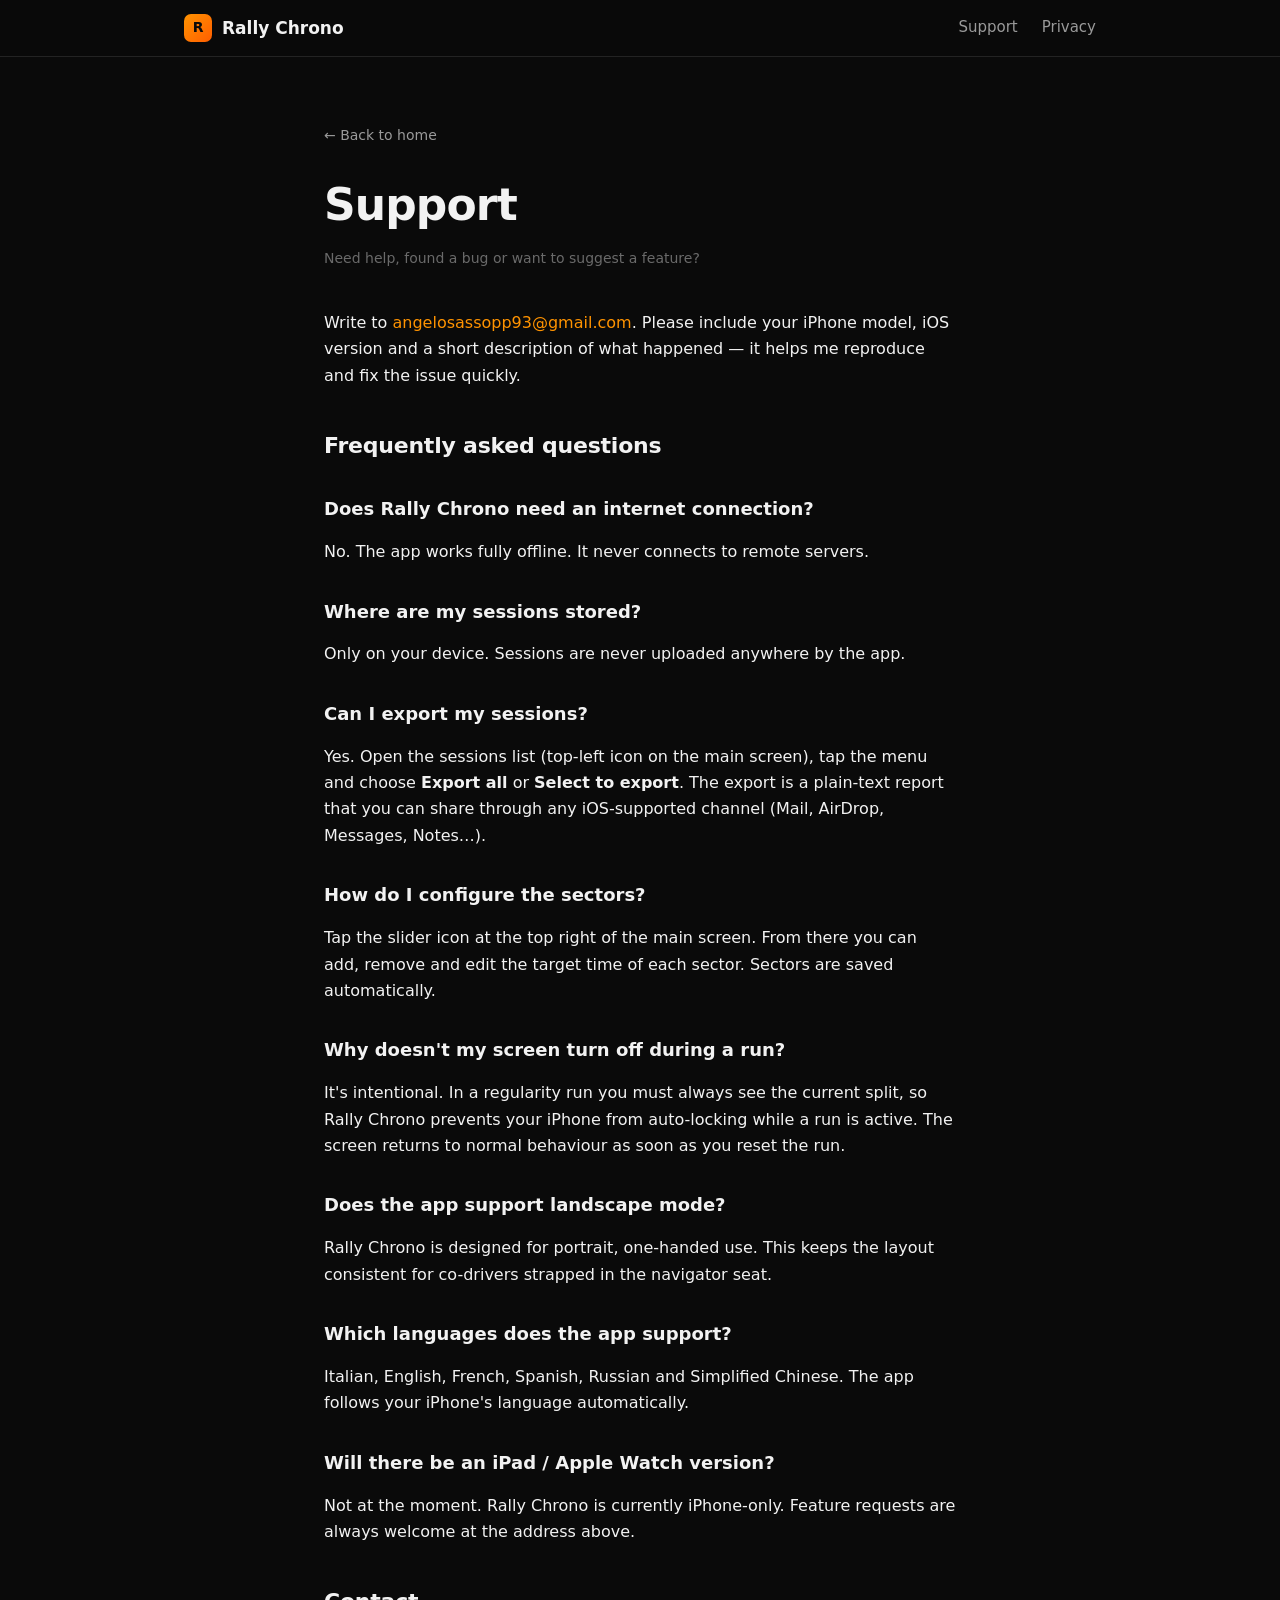
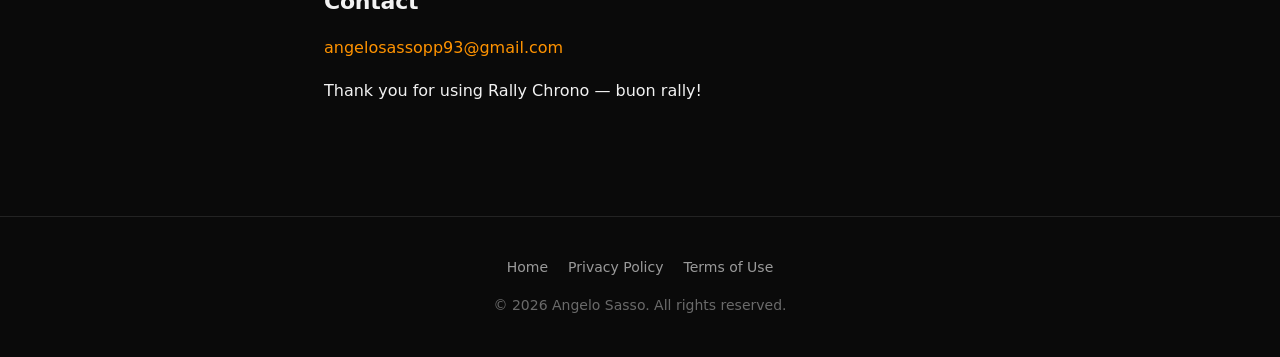
==== support.html @ 7b9037de "Initial commit: Rally Chrono website - Dark-themed landing page with hero, features and CTA - Privac" ====
<!DOCTYPE html>
<html lang="en">
<head>
  <meta charset="utf-8">
  <meta name="viewport" content="width=device-width,initial-scale=1">
  <meta name="theme-color" content="#0a0a0a">
  <title>Support — Rally Chrono</title>
  <meta name="description" content="Need help with Rally Chrono? Read the FAQ or write to the developer directly.">
  <link rel="icon" href="data:image/svg+xml,%3Csvg xmlns='http://www.w3.org/2000/svg' viewBox='0 0 100 100'%3E%3Crect width='100' height='100' rx='22' fill='%23ff9300'/%3E%3Ctext x='50' y='66' font-family='-apple-system' font-size='52' font-weight='800' fill='%230a0a0a' text-anchor='middle'%3ER%3C/text%3E%3C/svg%3E">
  <link rel="stylesheet" href="style.css">
</head>
<body>

  <nav class="navbar">
    <div class="navbar-inner">
      <a href="/" class="brand">
        <span class="brand-mark">R</span>
        Rally Chrono
      </a>
      <div class="nav-links">
        <a href="support.html">Support</a>
        <a href="privacy.html">Privacy</a>
      </div>
    </div>
  </nav>

  <main class="doc">
    <div class="container-narrow">
      <a class="doc-back" href="/">← Back to home</a>

      <h1>Support</h1>
      <p class="updated">Need help, found a bug or want to suggest a feature?</p>

      <p>
        Write to <a href="mailto:angelosassopp93@gmail.com">angelosassopp93@gmail.com</a>.
        Please include your iPhone model, iOS version and a short description of what
        happened — it helps me reproduce and fix the issue quickly.
      </p>

      <h2>Frequently asked questions</h2>

      <h3>Does Rally Chrono need an internet connection?</h3>
      <p>No. The app works fully offline. It never connects to remote servers.</p>

      <h3>Where are my sessions stored?</h3>
      <p>Only on your device. Sessions are never uploaded anywhere by the app.</p>

      <h3>Can I export my sessions?</h3>
      <p>
        Yes. Open the sessions list (top-left icon on the main screen), tap the menu
        and choose <strong>Export all</strong> or <strong>Select to export</strong>.
        The export is a plain-text report that you can share through any iOS-supported channel
        (Mail, AirDrop, Messages, Notes…).
      </p>

      <h3>How do I configure the sectors?</h3>
      <p>
        Tap the slider icon at the top right of the main screen. From there you can add,
        remove and edit the target time of each sector. Sectors are saved automatically.
      </p>

      <h3>Why doesn't my screen turn off during a run?</h3>
      <p>
        It's intentional. In a regularity run you must always see the current split,
        so Rally Chrono prevents your iPhone from auto-locking while a run is active.
        The screen returns to normal behaviour as soon as you reset the run.
      </p>

      <h3>Does the app support landscape mode?</h3>
      <p>
        Rally Chrono is designed for portrait, one-handed use. This keeps the layout
        consistent for co-drivers strapped in the navigator seat.
      </p>

      <h3>Which languages does the app support?</h3>
      <p>
        Italian, English, French, Spanish, Russian and Simplified Chinese.
        The app follows your iPhone's language automatically.
      </p>

      <h3>Will there be an iPad / Apple Watch version?</h3>
      <p>
        Not at the moment. Rally Chrono is currently iPhone-only.
        Feature requests are always welcome at the address above.
      </p>

      <h2>Contact</h2>
      <p>
        <a href="mailto:angelosassopp93@gmail.com">angelosassopp93@gmail.com</a>
      </p>
      <p>
        Thank you for using Rally Chrono — buon rally!
      </p>
    </div>
  </main>

  <footer>
    <div class="footer-links">
      <a href="/">Home</a>
      <a href="privacy.html">Privacy Policy</a>
      <a href="terms.html">Terms of Use</a>
    </div>
    <div>© 2026 Angelo Sasso. All rights reserved.</div>
  </footer>

</body>
</html>
---- style.css ----
/* Rally Chrono — shared stylesheet
   Dark theme, modern but minimal. System fonts for native feel. */

:root {
  --bg:        #0a0a0a;
  --bg-soft:   #121212;
  --bg-card:   #181818;
  --border:    #232323;
  --text:      #f2f2f2;
  --text-dim:  #9a9a9a;
  --text-mute: #6a6a6a;
  --accent:    #ff9300;   /* arancione "currentValueHighlight" dell'app */
  --accent-2:  #34c759;   /* verde "on target" dell'app */
  --accent-3:  #ff453a;   /* rosso "fuori target" dell'app */
  --radius:    16px;
  --radius-sm: 10px;
}

* { box-sizing: border-box; }

html, body {
  margin: 0;
  padding: 0;
  background: var(--bg);
  color: var(--text);
  font-family: -apple-system, BlinkMacSystemFont, "SF Pro Text",
               "Helvetica Neue", system-ui, sans-serif;
  font-size: 17px;
  line-height: 1.55;
  -webkit-font-smoothing: antialiased;
  -moz-osx-font-smoothing: grayscale;
}

a {
  color: var(--accent);
  text-decoration: none;
  transition: opacity 0.15s ease;
}
a:hover { opacity: 0.75; }

/* ───────────────  Layout  ─────────────── */

.container {
  max-width: 960px;
  margin: 0 auto;
  padding: 0 24px;
}

.container-narrow {
  max-width: 680px;
  margin: 0 auto;
  padding: 0 24px;
}

/* ───────────────  Navbar  ─────────────── */

.navbar {
  position: sticky;
  top: 0;
  z-index: 10;
  background: rgba(10, 10, 10, 0.75);
  backdrop-filter: saturate(180%) blur(20px);
  -webkit-backdrop-filter: saturate(180%) blur(20px);
  border-bottom: 1px solid var(--border);
}

.navbar-inner {
  display: flex;
  align-items: center;
  justify-content: space-between;
  padding: 14px 24px;
  max-width: 960px;
  margin: 0 auto;
}

.brand {
  display: flex;
  align-items: center;
  gap: 10px;
  font-weight: 700;
  font-size: 17px;
  color: var(--text);
}
.brand:hover { opacity: 1; }

.brand-mark {
  width: 28px; height: 28px;
  border-radius: 7px;
  background: linear-gradient(135deg, var(--accent), #ff5e00);
  display: inline-flex;
  align-items: center;
  justify-content: center;
  color: #0a0a0a;
  font-weight: 800;
  font-size: 14px;
  letter-spacing: -0.5px;
}

.nav-links {
  display: flex;
  gap: 24px;
  font-size: 15px;
}
.nav-links a {
  color: var(--text-dim);
  font-weight: 500;
}
.nav-links a:hover { color: var(--text); opacity: 1; }

/* ───────────────  Hero  ─────────────── */

.hero {
  padding: 96px 24px 80px;
  text-align: center;
  background: radial-gradient(ellipse at center top,
                              rgba(255, 147, 0, 0.12),
                              transparent 60%);
}

.hero-icon {
  width: 120px; height: 120px;
  margin: 0 auto 32px;
  border-radius: 27px;
  background: linear-gradient(135deg, #1a1a1a, #2a2a2a);
  border: 1px solid var(--border);
  display: flex;
  align-items: center;
  justify-content: center;
  box-shadow: 0 20px 60px rgba(0, 0, 0, 0.5),
              0 0 0 1px rgba(255, 147, 0, 0.15);
  position: relative;
  overflow: hidden;
}

.hero-icon::before {
  content: '';
  position: absolute;
  inset: 0;
  background: radial-gradient(circle at 30% 25%,
                              rgba(255, 147, 0, 0.25),
                              transparent 55%);
}

.hero-icon svg {
  width: 56%; height: 56%;
  position: relative;
  z-index: 1;
}

.hero h1 {
  font-size: clamp(40px, 6vw, 64px);
  font-weight: 800;
  letter-spacing: -0.03em;
  line-height: 1.05;
  margin: 0 0 16px;
}

.hero .tagline {
  font-size: clamp(18px, 2.5vw, 22px);
  color: var(--text-dim);
  margin: 0 auto 40px;
  max-width: 560px;
}

.cta {
  display: inline-flex;
  align-items: center;
  gap: 10px;
  background: var(--text);
  color: var(--bg);
  padding: 14px 28px;
  border-radius: 999px;
  font-weight: 600;
  font-size: 16px;
  transition: transform 0.15s ease, opacity 0.15s ease;
}
.cta:hover { transform: translateY(-1px); opacity: 1; }

.cta-secondary {
  background: transparent;
  color: var(--text);
  border: 1px solid var(--border);
  margin-left: 12px;
}

/* ───────────────  Sections  ─────────────── */

section { padding: 80px 0; }

.section-title {
  font-size: clamp(28px, 4vw, 40px);
  font-weight: 700;
  letter-spacing: -0.02em;
  margin: 0 0 12px;
  text-align: center;
}

.section-subtitle {
  text-align: center;
  color: var(--text-dim);
  max-width: 560px;
  margin: 0 auto 56px;
}

/* ───────────────  Feature grid  ─────────────── */

.features {
  display: grid;
  grid-template-columns: repeat(auto-fit, minmax(260px, 1fr));
  gap: 20px;
}

.feature {
  background: var(--bg-card);
  border: 1px solid var(--border);
  border-radius: var(--radius);
  padding: 28px 24px;
  transition: border-color 0.2s ease, transform 0.2s ease;
}
.feature:hover {
  border-color: rgba(255, 147, 0, 0.35);
  transform: translateY(-2px);
}

.feature-icon {
  width: 40px; height: 40px;
  border-radius: 10px;
  background: rgba(255, 147, 0, 0.12);
  color: var(--accent);
  display: flex;
  align-items: center;
  justify-content: center;
  margin-bottom: 16px;
}

.feature h3 {
  margin: 0 0 8px;
  font-size: 17px;
  font-weight: 700;
}

.feature p {
  margin: 0;
  color: var(--text-dim);
  font-size: 15px;
}

/* ───────────────  Document pages (privacy, terms, support)  ─────────────── */

.doc {
  padding: 64px 0 96px;
}

.doc h1 {
  font-size: clamp(32px, 5vw, 44px);
  font-weight: 800;
  letter-spacing: -0.02em;
  margin: 0 0 8px;
}

.doc .updated {
  color: var(--text-mute);
  font-size: 14px;
  margin: 0 0 40px;
}

.doc h2 {
  font-size: 22px;
  font-weight: 700;
  margin: 40px 0 12px;
  letter-spacing: -0.01em;
}

.doc h3 {
  font-size: 18px;
  font-weight: 600;
  margin: 32px 0 10px;
}

.doc p, .doc li {
  color: var(--text);
  font-size: 16px;
  line-height: 1.65;
}

.doc ul { padding-left: 22px; }
.doc li { margin-bottom: 8px; }

.doc strong { color: var(--text); }

.doc-back {
  display: inline-block;
  color: var(--text-dim);
  font-size: 14px;
  margin-bottom: 24px;
}

/* ───────────────  Footer  ─────────────── */

footer {
  border-top: 1px solid var(--border);
  padding: 40px 24px;
  text-align: center;
  color: var(--text-mute);
  font-size: 14px;
}

footer .footer-links {
  display: flex;
  flex-wrap: wrap;
  justify-content: center;
  gap: 20px;
  margin-bottom: 16px;
}

footer .footer-links a {
  color: var(--text-dim);
  font-weight: 500;
}

/* ───────────────  404  ─────────────── */

.notfound {
  display: flex;
  flex-direction: column;
  align-items: center;
  justify-content: center;
  min-height: 70vh;
  text-align: center;
  padding: 40px 24px;
}

.notfound .code {
  font-size: 120px;
  font-weight: 800;
  letter-spacing: -0.05em;
  background: linear-gradient(135deg, var(--accent), var(--accent-3));
  -webkit-background-clip: text;
  -webkit-text-fill-color: transparent;
  background-clip: text;
  line-height: 1;
  margin-bottom: 16px;
}

.notfound h1 {
  font-size: 28px;
  margin: 0 0 12px;
}

.notfound p {
  color: var(--text-dim);
  margin: 0 0 32px;
}

/* ───────────────  Responsive  ─────────────── */

@media (max-width: 600px) {
  .hero { padding: 64px 20px 56px; }
  .nav-links { gap: 16px; font-size: 14px; }
  section { padding: 56px 0; }
  .cta-secondary { margin-left: 0; margin-top: 12px; }
}
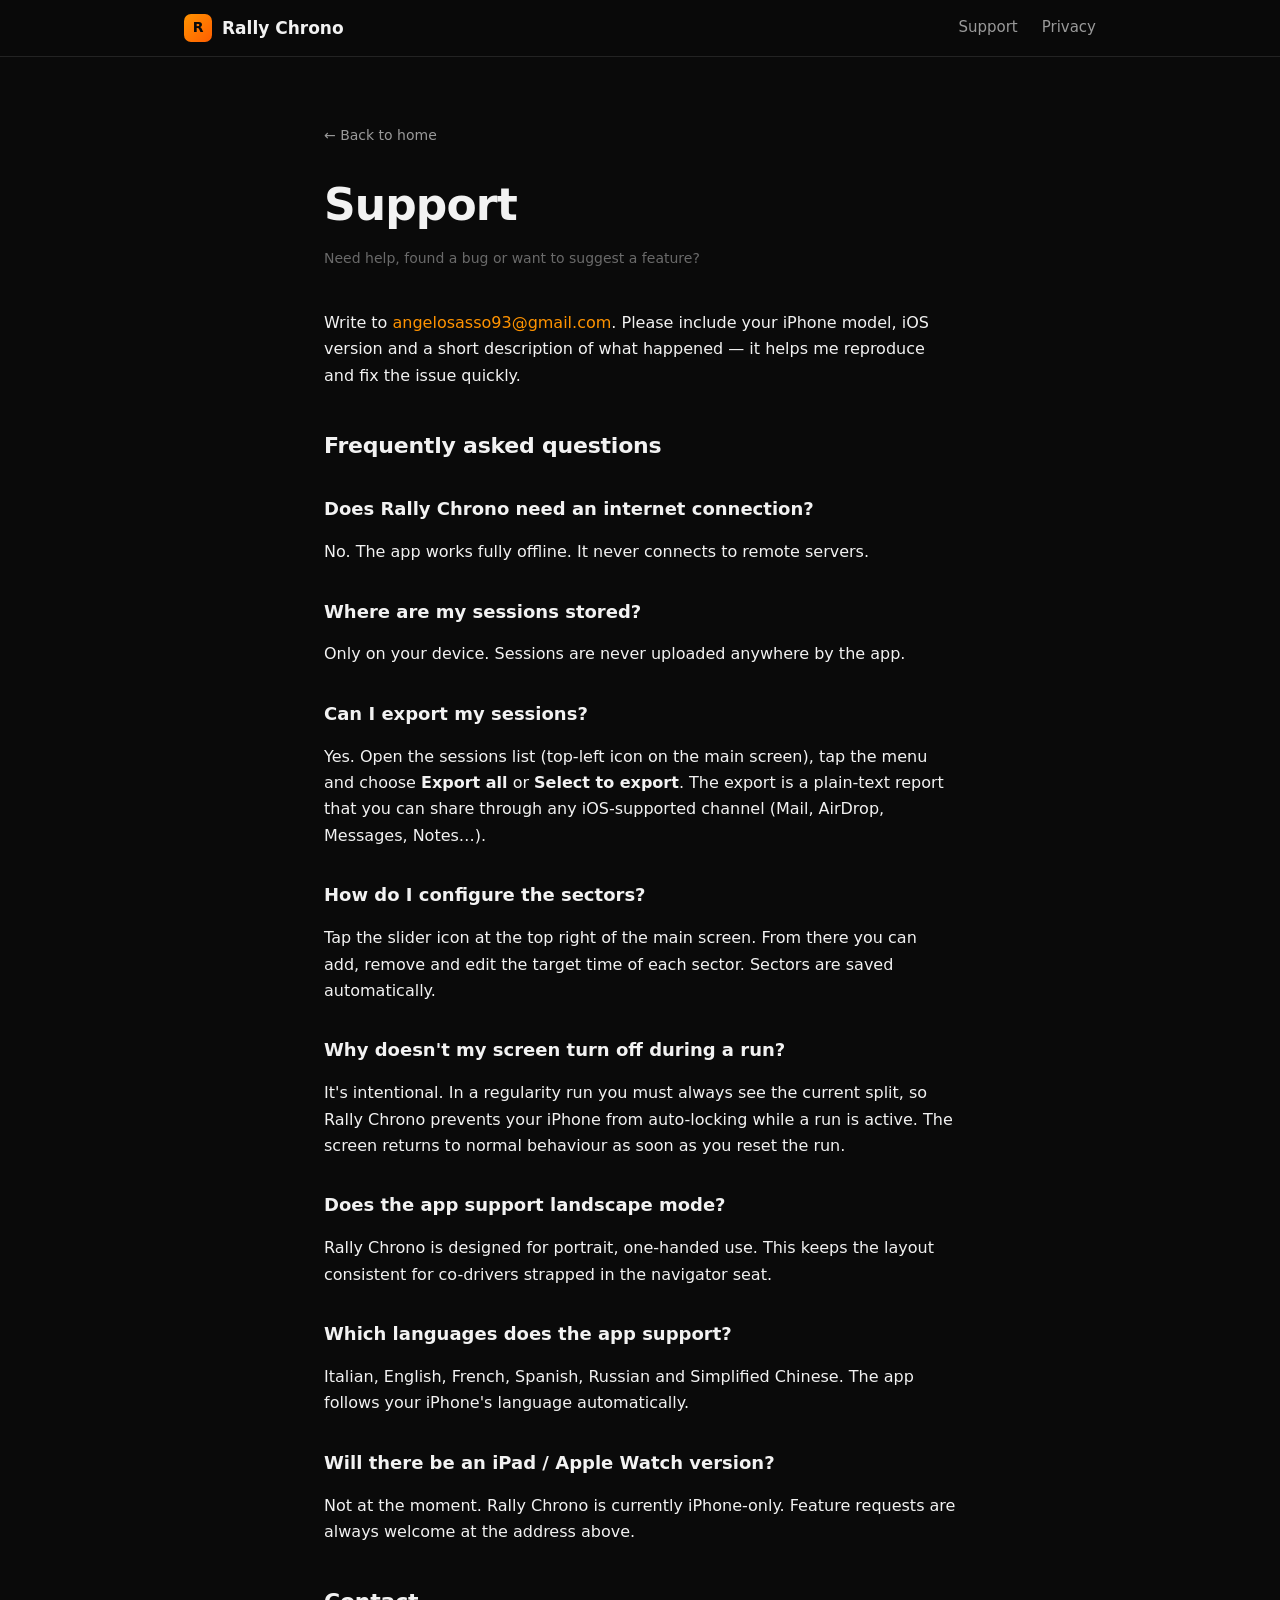
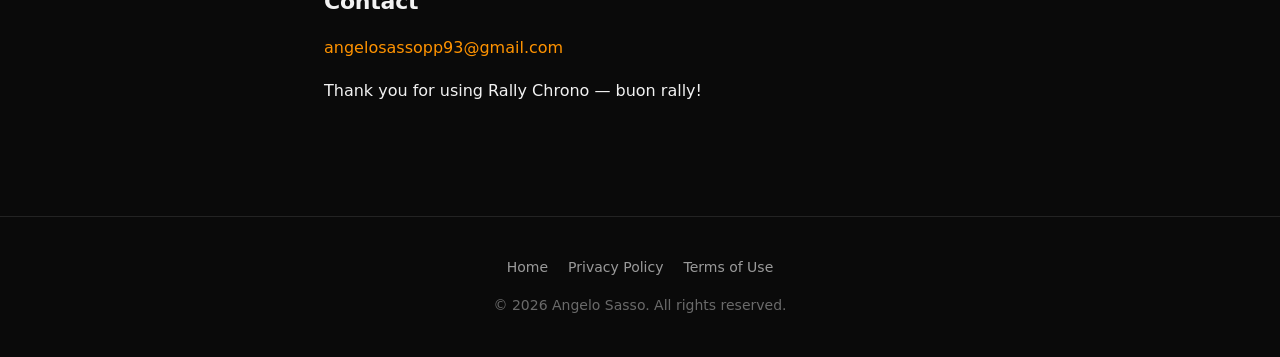
==== commit 233a5538: "Update support.html" ====
--- a/support.html
+++ b/support.html
@@ -32,7 +32,7 @@
       <p class="updated">Need help, found a bug or want to suggest a feature?</p>
 
       <p>
-        Write to <a href="mailto:angelosassopp93@gmail.com">angelosassopp93@gmail.com</a>.
+        Write to <a href="mailto:angelosasso93@gmail.com">angelosasso93@gmail.com</a>.
         Please include your iPhone model, iOS version and a short description of what
         happened — it helps me reproduce and fix the issue quickly.
       </p>
